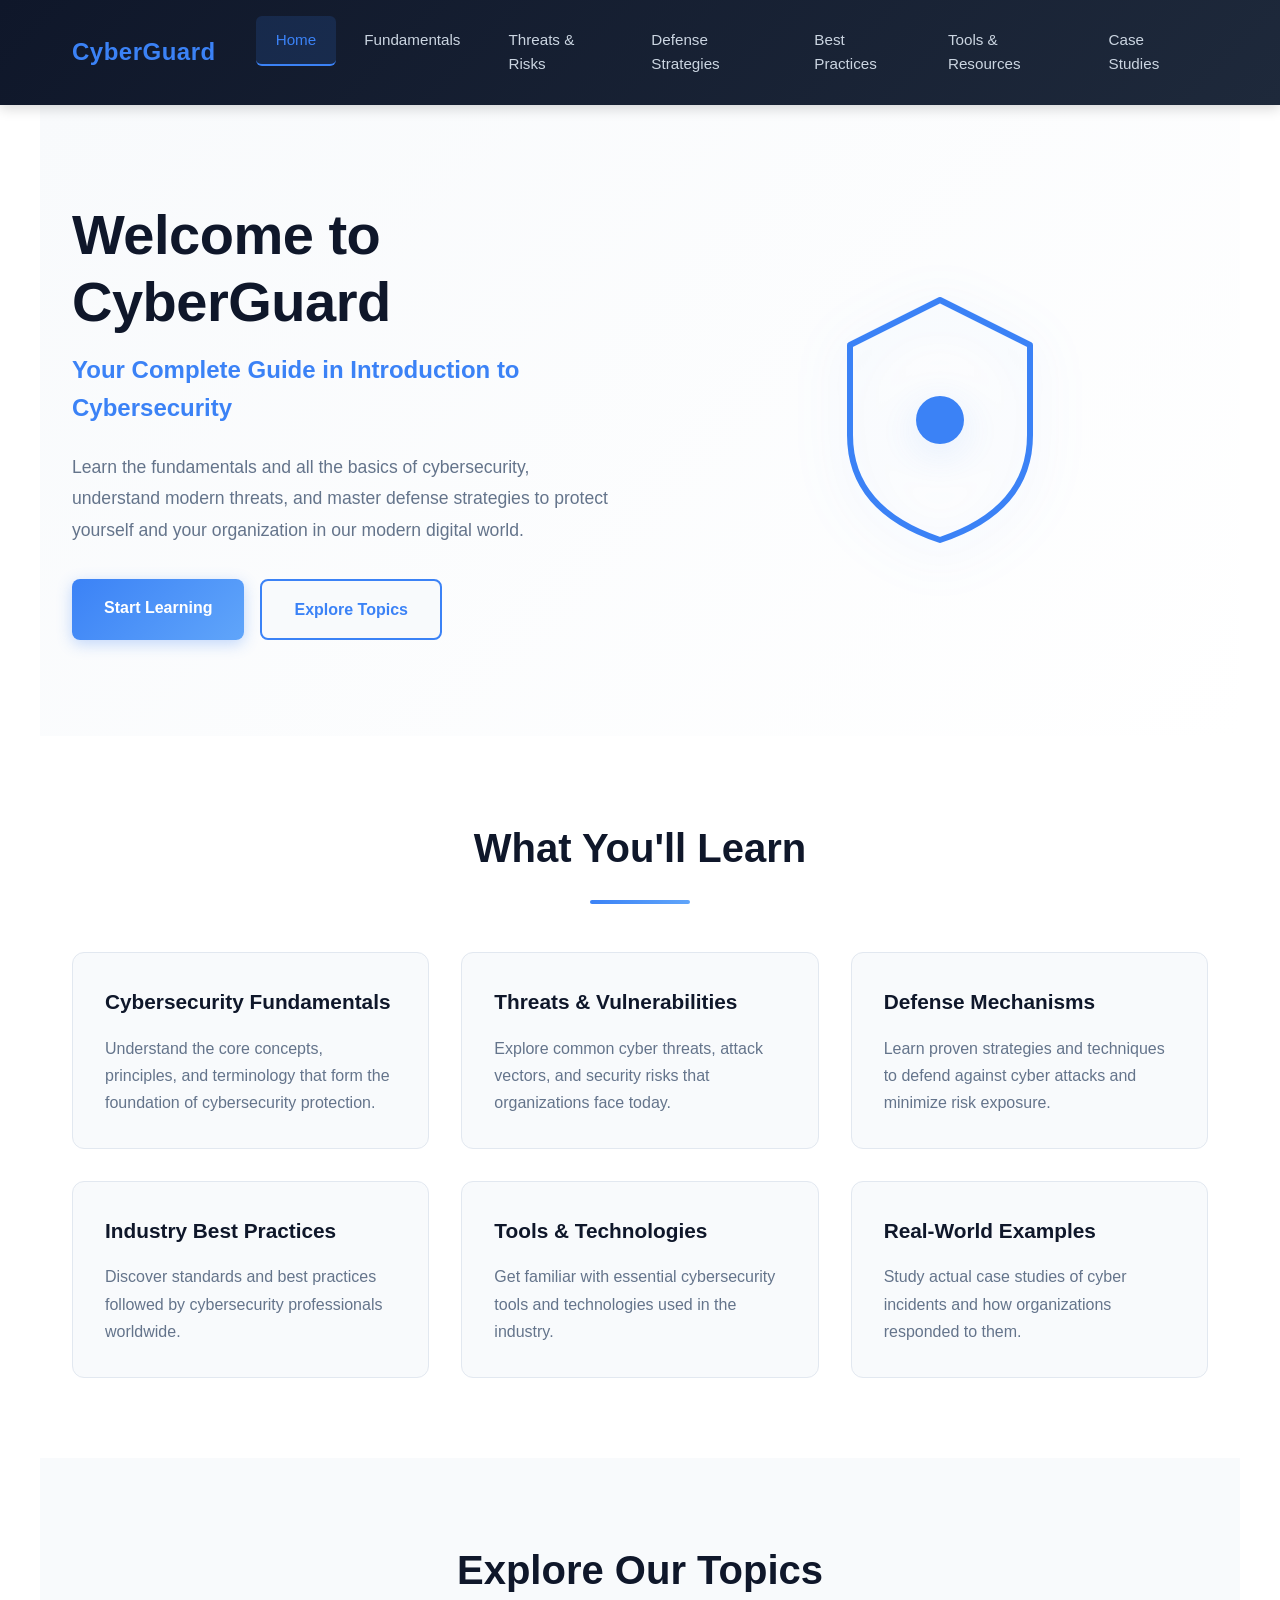
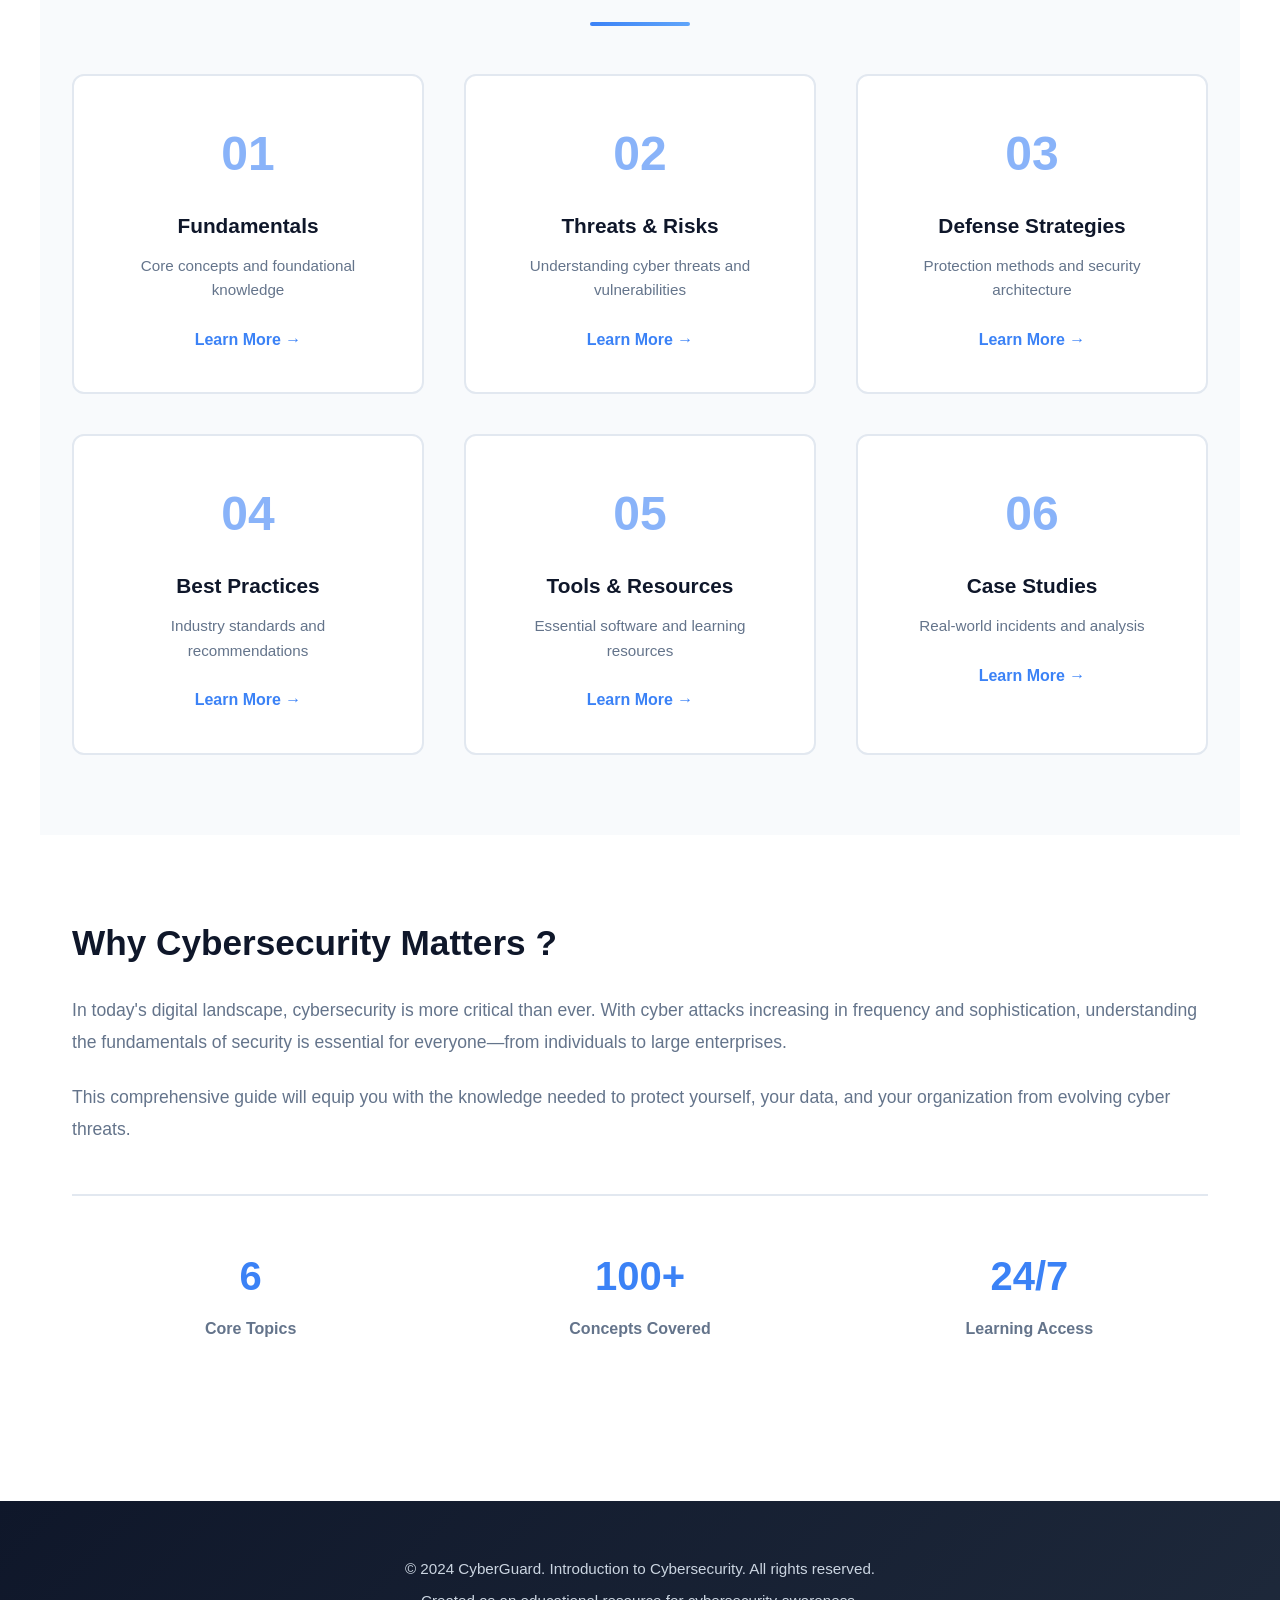
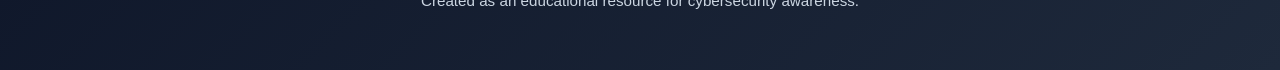
==== homepage.html @ 36dfef7e "Add files via upload" ====
<!DOCTYPE html>
<html lang="en">
<head>
    <meta charset="UTF-8">
    <meta name="viewport" content="width=device-width, initial-scale=1.0">
    <title> Cyber-Guard - Introduction to Cybersecurity</title>
    <link rel="stylesheet" href="styles.css">
</head>
<body>
    <!-- Navigation Bar -->
    <nav class="navbar">
        <div class="nav-container">
            <div class="nav-logo">
                <span class="logo-text">CyberGuard</span>
            </div>
            <ul class="nav-menu">
                <li class="nav-item">
                    <a href="homepage.html" class="nav-link active">Home</a>
                </li>
                <li class="nav-item">
                    <a href="page1.html" class="nav-link" target="_blank">Fundamentals</a>
                </li>
                <li class="nav-item">
                    <a href="page2.html" class="nav-link" target="_blank">Threats & Risks</a>
                </li>
                <li class="nav-item">
                    <a href="page3.html" class="nav-link" target="_blank">Defense Strategies</a>
                </li>
                <li class="nav-item">
                    <a href="page4.html" class="nav-link" target="_blank">Best Practices</a>
                </li>
                <li class="nav-item">
                    <a href="page5.html" class="nav-link" target="_blank">Tools & Resources</a>
                </li>
                <li class="nav-item">
                    <a href="page6.html" class="nav-link" target="_blank">Case Studies</a>
                </li>
            </ul>
            <div class="hamburger">
                <span></span>
                <span></span>
                <span></span>
            </div>
        </div>
    </nav>

    <!-- Hero Section -->
    <section class="hero">
        <div class="hero-content">
            <h1 class="hero-title">Welcome to CyberGuard</h1>
            <p class="hero-subtitle">Your Complete Guide in Introduction to Cybersecurity</p>
            <p class="hero-description">
                Learn the fundamentals and all the basics of cybersecurity, understand modern threats, and master defense strategies 
                to protect yourself and your organization in our modern digital world.
            </p>
            <div class="hero-cta">
                <a href="page1.html" target="_blank" class="cta-button primary">Start Learning</a>
                <a href="#about" class="cta-button secondary">Explore Topics</a>
            </div>
        </div>
        <div class="hero-visual">
            <div class="shield-icon">
                <svg viewBox="0 0 100 100" xmlns="http://www.w3.org/2000/svg">
                    <path d="M 50 10 L 80 25 L 80 55 Q 80 80 50 90 Q 20 80 20 55 L 20 25 Z" 
                          fill="none" stroke="currentColor" stroke-width="2" stroke-linejoin="round"/>
                    <circle cx="50" cy="50" r="8" fill="currentColor"/>
                </svg>
            </div>
        </div>
    </section>

    <!-- About Section -->
    <section id="about" class="about">
        <h2 class="section-title">What You'll Learn</h2>
        <div class="about-grid">
            <div class="about-card">
                <h3>Cybersecurity Fundamentals</h3>
                <p>Understand the core concepts, principles, and terminology that form the foundation of cybersecurity protection.</p>
            </div>
            <div class="about-card">
                <h3>Threats & Vulnerabilities</h3>
                <p>Explore common cyber threats, attack vectors, and security risks that organizations face today.</p>
            </div>
            <div class="about-card">
                <h3>Defense Mechanisms</h3>
                <p>Learn proven strategies and techniques to defend against cyber attacks and minimize risk exposure.</p>
            </div>
            <div class="about-card">
                <h3>Industry Best Practices</h3>
                <p>Discover standards and best practices followed by cybersecurity professionals worldwide.</p>
            </div>
            <div class="about-card">
                <h3>Tools & Technologies</h3>
                <p>Get familiar with essential cybersecurity tools and technologies used in the industry.</p>
            </div>
            <div class="about-card">
                <h3>Real-World Examples</h3>
                <p>Study actual case studies of cyber incidents and how organizations responded to them.</p>
            </div>
        </div>
    </section>

    <!-- Topics Overview -->
    <section class="topics">
        <h2 class="section-title">Explore Our Topics</h2>
        <div class="topics-container">
            <div class="topic-item">
                <div class="topic-number">01</div>
                <h3>Fundamentals</h3>
                <p>Core concepts and foundational knowledge</p>
                <a href="page1.html" target="_blank" class="topic-link">Learn More →</a>
            </div>
            <div class="topic-item">
                <div class="topic-number">02</div>
                <h3>Threats & Risks</h3>
                <p>Understanding cyber threats and vulnerabilities</p>
                <a href="page2.html" target="_blank" class="topic-link">Learn More →</a>
            </div>
            <div class="topic-item">
                <div class="topic-number">03</div>
                <h3>Defense Strategies</h3>
                <p>Protection methods and security architecture</p>
                <a href="page3.html" target="_blank" class="topic-link">Learn More →</a>
            </div>
            <div class="topic-item">
                <div class="topic-number">04</div>
                <h3>Best Practices</h3>
                <p>Industry standards and recommendations</p>
                <a href="page4.html" target="_blank" class="topic-link">Learn More →</a>
            </div>
            <div class="topic-item">
                <div class="topic-number">05</div>
                <h3>Tools & Resources</h3>
                <p>Essential software and learning resources</p>
                <a href="page5.html" target="_blank" class="topic-link">Learn More →</a>
            </div>
            <div class="topic-item">
                <div class="topic-number">06</div>
                <h3>Case Studies</h3>
                <p>Real-world incidents and analysis</p>
                <a href="page6.html" target="_blank" class="topic-link">Learn More →</a>
            </div>
        </div>
    </section>

    <!-- Info Section -->
    <section class="info">
        <div class="info-content">
            <h2>Why Cybersecurity Matters ? </h2>
            <p>
                In today's digital landscape, cybersecurity is more critical than ever. With cyber attacks increasing in 
                frequency and sophistication, understanding the fundamentals of security is essential for everyone—from 
                individuals to large enterprises.
            </p>
            <p>
                This comprehensive guide will equip you with the knowledge needed to protect yourself, your data, and 
                your organization from evolving cyber threats.
            </p>
            <div class="info-stats">
                <div class="stat">
                    <span class="stat-number">6</span>
                    <span class="stat-label">Core Topics</span>
                </div>
                <div class="stat">
                    <span class="stat-number">100+</span>
                    <span class="stat-label">Concepts Covered</span>
                </div>
                <div class="stat">
                    <span class="stat-number">24/7</span>
                    <span class="stat-label">Learning Access</span>
                </div>
            </div>
        </div>
    </section>

    <!-- Footer -->
    <footer class="footer">
        <div class="footer-content">
            <p>&copy; 2024 CyberGuard. Introduction to Cybersecurity. All rights reserved.</p>
            <p>Created as an educational resource for cybersecurity awareness.</p>
        </div>
    </footer>

    <script src="script.js"></script>
</body>
</html>
---- styles.css ----
/* CSS Variables - Color Palette */
:root {
    --primary-color: #0f172a;
    --secondary-color: #1e293b;
    --accent-color: #3b82f6;
    --accent-light: #60a5fa;
    --text-dark: #0f172a;
    --text-light: #64748b;
    --bg-light: #f8fafc;
    --bg-white: #ffffff;
    --border-color: #e2e8f0;
    --success-color: #10b981;
    --warning-color: #f59e0b;
}

/* Global Styles */
* {
    margin: 0;
    padding: 5;
    box-sizing: border-box;
}

html {
    scroll-behavior: smooth;
}

body {
    font-family: 'Segoe UI', Tahoma, Geneva, Verdana, sans-serif;
    line-height: 1.6;
    color: var(--text-dark);
    background-color: var(--bg-white);
    overflow-x: hidden;
}

/* Navigation Bar */
.navbar {
    background: linear-gradient(135deg, var(--primary-color) 0%, var(--secondary-color) 100%);
    padding: 1rem 0;
    position: sticky;
    top: 0;
    z-index: 1000;
    box-shadow: 0 4px 12px rgba(0, 0, 0, 0.15);
}

.nav-container {
    max-width: 1200px;
    margin: 0 auto;
    padding: 0 2rem;
    display: flex;
    justify-content: space-between;
    align-items: center;
}

.nav-logo {
    flex-shrink: 0;
}

.logo-text {
    font-size: 1.5rem;
    font-weight: 700;
    color: var(--accent-color);
    letter-spacing: 0.5px;
}

.nav-menu {
    display: flex;
    list-style: none;
    gap: 0.5rem;
    flex-grow: 1;
    justify-content: center;
}

.nav-item {
    position: relative;
}

.nav-link {
    color: #cbd5e1;
    text-decoration: none;
    padding: 0.75rem 1.25rem;
    transition: all 0.3s ease;
    font-size: 0.95rem;
    font-weight: 500;
    border-radius: 6px;
    display: block;
}

.nav-link:hover {
    background-color: rgba(59, 130, 246, 0.1);
    color: var(--accent-light);
    transform: translateY(-2px);
}

.nav-link.active {
    color: var(--accent-color);
    background-color: rgba(59, 130, 246, 0.15);
    border-bottom: 2px solid var(--accent-color);
}

.hamburger {
    display: none;
    flex-direction: column;
    cursor: pointer;
    gap: 5px;
}

.hamburger span {
    width: 25px;
    height: 3px;
    background-color: var(--accent-color);
    border-radius: 2px;
    transition: all 0.3s ease;
}

/* Hero Section */
.hero {
    max-width: 1200px;
    margin: 0 auto;
    padding: 6rem 2rem;
    display: grid;
    grid-template-columns: 1fr 1fr;
    gap: 4rem;
    align-items: center;
    background: linear-gradient(135deg, var(--bg-light) 0%, var(--bg-white) 100%);
}

.hero-content {
    animation: fadeInLeft 0.8s ease;
}

.hero-title {
    font-size: 3.5rem;
    font-weight: 800;
    color: var(--primary-color);
    margin-bottom: 1rem;
    line-height: 1.2;
    letter-spacing: -0.5px;
}

.hero-subtitle {
    font-size: 1.5rem;
    color: var(--accent-color);
    margin-bottom: 1.5rem;
    font-weight: 600;
}

.hero-description {
    font-size: 1.1rem;
    color: var(--text-light);
    margin-bottom: 2rem;
    line-height: 1.8;
}

.hero-cta {
    display: flex;
    gap: 1rem;
    flex-wrap: wrap;
}

.cta-button {
    padding: 1rem 2rem;
    border-radius: 8px;
    text-decoration: none;
    font-weight: 600;
    transition: all 0.3s ease;
    cursor: pointer;
    border: none;
    font-size: 1rem;
    display: inline-block;
}

.cta-button.primary {
    background: linear-gradient(135deg, var(--accent-color) 0%, var(--accent-light) 100%);
    color: white;
    box-shadow: 0 4px 15px rgba(59, 130, 246, 0.3);
}

.cta-button.primary:hover {
    transform: translateY(-3px);
    box-shadow: 0 8px 25px rgba(59, 130, 246, 0.4);
}

.cta-button.secondary {
    background: var(--bg-light);
    color: var(--accent-color);
    border: 2px solid var(--accent-color);
}

.cta-button.secondary:hover {
    background: var(--accent-color);
    color: white;
    transform: translateY(-3px);
}

.hero-visual {
    display: flex;
    justify-content: center;
    align-items: center;
    animation: fadeInRight 0.8s ease;
}

.shield-icon {
    width: 300px;
    height: 300px;
    display: flex;
    justify-content: center;
    align-items: center;
    color: var(--accent-color);
}

.shield-icon svg {
    width: 100%;
    height: 100%;
    filter: drop-shadow(0 10px 25px rgba(59, 130, 246, 0.2));
    animation: float 3s ease-in-out infinite;
}

/* About Section */
.about {
    max-width: 1200px;
    margin: 0 auto;
    padding: 5rem 2rem;
}

.section-title {
    font-size: 2.5rem;
    font-weight: 800;
    color: var(--primary-color);
    text-align: center;
    margin-bottom: 3rem;
    position: relative;
    padding-bottom: 1.5rem;
}

.section-title::after {
    content: '';
    position: absolute;
    bottom: 0;
    left: 50%;
    transform: translateX(-50%);
    width: 100px;
    height: 4px;
    background: linear-gradient(90deg, var(--accent-color), var(--accent-light));
    border-radius: 2px;
}

.about-grid {
    display: grid;
    grid-template-columns: repeat(auto-fit, minmax(300px, 1fr));
    gap: 2rem;
}

.about-card {
    padding: 2rem;
    background: var(--bg-light);
    border-radius: 12px;
    border: 1px solid var(--border-color);
    transition: all 0.3s ease;
    cursor: pointer;
}

.about-card:hover {
    transform: translateY(-8px);
    box-shadow: 0 12px 30px rgba(59, 130, 246, 0.15);
    border-color: var(--accent-color);
}

.about-card h3 {
    font-size: 1.3rem;
    color: var(--primary-color);
    margin-bottom: 1rem;
    font-weight: 700;
}

.about-card p {
    color: var(--text-light);
    line-height: 1.7;
}

/* Topics Section */
.topics {
    max-width: 1200px;
    margin: 0 auto;
    padding: 5rem 2rem;
    background: var(--bg-light);
}

.topics-container {
    display: grid;
    grid-template-columns: repeat(auto-fit, minmax(280px, 1fr));
    gap: 2.5rem;
}

.topic-item {
    background: var(--bg-white);
    padding: 2.5rem;
    border-radius: 12px;
    border: 2px solid var(--border-color);
    transition: all 0.3s ease;
    text-align: center;
}

.topic-item:hover {
    border-color: var(--accent-color);
    box-shadow: 0 12px 30px rgba(59, 130, 246, 0.15);
    transform: translateY(-8px);
}

.topic-number {
    font-size: 3rem;
    font-weight: 800;
    color: var(--accent-color);
    margin-bottom: 1rem;
    opacity: 0.6;
}

.topic-item h3 {
    font-size: 1.3rem;
    color: var(--primary-color);
    margin-bottom: 0.75rem;
    font-weight: 700;
}

.topic-item p {
    color: var(--text-light);
    margin-bottom: 1.5rem;
    font-size: 0.95rem;
}

.topic-link {
    color: var(--accent-color);
    text-decoration: none;
    font-weight: 600;
    transition: all 0.3s ease;
    display: inline-block;
}

.topic-link:hover {
    color: var(--accent-light);
    transform: translateX(5px);
}

/* Info Section */
.info {
    max-width: 1200px;
    margin: 0 auto;
    padding: 5rem 2rem;
}

.info-content h2 {
    font-size: 2.2rem;
    color: var(--primary-color);
    margin-bottom: 1.5rem;
    font-weight: 800;
}

.info-content p {
    font-size: 1.1rem;
    color: var(--text-light);
    margin-bottom: 1.5rem;
    line-height: 1.8;
}

.info-stats {
    display: grid;
    grid-template-columns: repeat(auto-fit, minmax(150px, 1fr));
    gap: 2rem;
    margin-top: 3rem;
    padding-top: 3rem;
    border-top: 2px solid var(--border-color);
}

.stat {
    text-align: center;
}

.stat-number {
    display: block;
    font-size: 2.5rem;
    font-weight: 800;
    color: var(--accent-color);
    margin-bottom: 0.5rem;
}

.stat-label {
    display: block;
    color: var(--text-light);
    font-weight: 600;
}

/* Page Header */
.page-header {
    background: linear-gradient(135deg, var(--primary-color) 0%, var(--secondary-color) 100%);
    color: white;
    padding: 4rem 2rem;
    text-align: center;
    margin-bottom: 3rem;
}

.page-header h1 {
    font-size: 2.8rem;
    margin-bottom: 0.5rem;
    font-weight: 800;
}

.page-header p {
    font-size: 1.2rem;
    color: var(--accent-light);
    font-weight: 500;
}

/* Content Sections */
.content {
    max-width: 900px;
    margin: 0 auto;
    padding: 0 2rem 4rem;
}

.article-section {
    margin-bottom: 3.5rem;
    animation: fadeIn 0.8s ease;
}

.article-section h2 {
    font-size: 2rem;
    color: var(--primary-color);
    margin-bottom: 1.5rem;
    font-weight: 700;
    border-bottom: 3px solid var(--accent-color);
    padding-bottom: 0.75rem;
}

.article-section h3 {
    font-size: 1.4rem;
    color: var(--text-dark);
    margin: 1.5rem 0 1rem;
    font-weight: 700;
}

.article-section p {
    color: var(--text-light);
    margin-bottom: 1rem;
    line-height: 1.8;
    font-size: 1rem;
}

/* Concept Grid */
.concept-grid {
    display: grid;
    grid-template-columns: repeat(auto-fit, minmax(250px, 1fr));
    gap: 1.5rem;
    margin: 2rem 0;
}

.concept-box {
    background: linear-gradient(135deg, var(--bg-light) 0%, var(--bg-white) 100%);
    padding: 1.5rem;
    border-radius: 10px;
    border-left: 4px solid var(--accent-color);
    transition: all 0.3s ease;
}

.concept-box:hover {
    transform: translateY(-5px);
    box-shadow: 0 8px 20px rgba(59, 130, 246, 0.1);
}

.concept-box h3 {
    color: var(--primary-color);
    font-size: 1.1rem;
    margin-bottom: 0.75rem;
    font-weight: 700;
}

.concept-box p {
    color: var(--text-light);
    font-size: 0.95rem;
    line-height: 1.6;
}

/* Terms List */
.terms-list {
    margin: 2rem 0;
}

.term-item {
    background: var(--bg-light);
    padding: 1.5rem;
    margin-bottom: 1.5rem;
    border-radius: 10px;
    border-left: 4px solid var(--accent-color);
    transition: all 0.3s ease;
}

.term-item:hover {
    background: var(--bg-white);
    box-shadow: 0 4px 12px rgba(0, 0, 0, 0.1);
}

.term-item h4 {
    color: var(--primary-color);
    font-size: 1.1rem;
    margin-bottom: 0.5rem;
    font-weight: 700;
}

.term-item p {
    color: var(--text-light);
    font-size: 0.95rem;
    margin: 0;
}

/* Threat Cards */
.threat-cards {
    display: grid;
    grid-template-columns: repeat(auto-fit, minmax(250px, 1fr));
    gap: 1.5rem;
    margin: 2rem 0;
}

.threat-card {
    background: linear-gradient(135deg, #fee2e2 0%, #fff1f2 100%);
    padding: 1.5rem;
    border-radius: 10px;
    border: 1px solid #fecaca;
    transition: all 0.3s ease;
}

.threat-card:hover {
    transform: translateY(-5px);
    box-shadow: 0 8px 20px rgba(244, 63, 94, 0.15);
}

.threat-card h4 {
    color: var(--primary-color);
    font-size: 1.1rem;
    margin-bottom: 0.75rem;
    font-weight: 700;
}

.threat-card p {
    color: var(--text-light);
    font-size: 0.95rem;
}

/* Types Container */
.types-container {
    display: grid;
    grid-template-columns: repeat(auto-fit, minmax(240px, 1fr));
    gap: 1.5rem;
    margin: 2rem 0;
}

.type-card {
    background: var(--bg-light);
    padding: 1.5rem;
    border-radius: 10px;
    border: 2px solid var(--border-color);
    transition: all 0.3s ease;
}

.type-card:hover {
    border-color: var(--accent-color);
    box-shadow: 0 8px 20px rgba(59, 130, 246, 0.1);
}

.type-card h3 {
    color: var(--primary-color);
    font-size: 1.1rem;
    margin-bottom: 0.75rem;
    font-weight: 700;
}

.type-card p {
    color: var(--text-light);
    font-size: 0.95rem;
}

/* List Styled */
.list-styled {
    list-style: none;
    margin: 1.5rem 0;
}

.list-styled li {
    color: var(--text-light);
    padding: 0.75rem 0;
    padding-left: 2rem;
    position: relative;
    line-height: 1.7;
}

.list-styled li::before {
    content: '▸';
    position: absolute;
    left: 0;
    color: var(--accent-color);
    font-weight: bold;
    font-size: 1.2rem;
}

/* Case Study */
.case-study {
    background: var(--bg-light);
    padding: 2rem;
    border-radius: 10px;
    border-left: 5px solid var(--accent-color);
    margin: 2rem 0;
}

.case-study h3 {
    color: var(--primary-color);
    font-size: 1.2rem;
    margin: 1.5rem 0 1rem;
    font-weight: 700;
}

.case-study h3:first-child {
    margin-top: 0;
}

.case-study p {
    color: var(--text-light);
    margin-bottom: 1rem;
}

/* Navigation Links */
.navigation-links {
    display: flex;
    justify-content: space-between;
    gap: 1rem;
    margin-top: 4rem;
    padding-top: 2rem;
    border-top: 2px solid var(--border-color);
    flex-wrap: wrap;
}

.nav-btn {
    flex: 1;
    min-width: 200px;
    padding: 1rem 2rem;
    background: linear-gradient(135deg, var(--accent-color) 0%, var(--accent-light) 100%);
    color: white;
    text-decoration: none;
    border-radius: 8px;
    font-weight: 600;
    transition: all 0.3s ease;
    text-align: center;
}

.nav-btn:hover {
    transform: translateY(-3px);
    box-shadow: 0 8px 20px rgba(59, 130, 246, 0.3);
}

/* Footer */
.footer {
    background: linear-gradient(135deg, var(--primary-color) 0%, var(--secondary-color) 100%);
    color: #cbd5e1;
    padding: 3rem 2rem;
    text-align: center;
    margin-top: 5rem;
}

.footer-content p {
    margin: 0.5rem 0;
    font-size: 0.95rem;
}

/* Animations */
@keyframes fadeInLeft {
    from {
        opacity: 0;
        transform: translateX(-30px);
    }
    to {
        opacity: 1;
        transform: translateX(0);
    }
}

@keyframes fadeInRight {
    from {
        opacity: 0;
        transform: translateX(30px);
    }
    to {
        opacity: 1;
        transform: translateX(0);
    }
}

@keyframes fadeIn {
    from {
        opacity: 0;
    }
    to {
        opacity: 1;
    }
}

@keyframes float {
    0%, 100% {
        transform: translateY(0px);
    }
    50% {
        transform: translateY(-20px);
    }
}

/* Responsive Design */
@media (max-width: 768px) {
    .hero {
        grid-template-columns: 1fr;
        padding: 3rem 1.5rem;
        gap: 2rem;
    }

    .hero-title {
        font-size: 2.2rem;
    }

    .hero-subtitle {
        font-size: 1.2rem;
    }

    .hero-visual {
        order: -1;
    }

    .shield-icon {
        width: 200px;
        height: 200px;
    }

    .nav-menu {
        display: none;
        position: absolute;
        top: 70px;
        left: 0;
        width: 100%;
        flex-direction: column;
        background: var(--secondary-color);
        gap: 0;
    }

    .nav-menu.active {
        display: flex;
    }

    .nav-item {
        width: 100%;
    }

    .nav-link {
        padding: 1rem;
        border-radius: 0;
    }

    .hamburger {
        display: flex;
    }

    .section-title {
        font-size: 2rem;
    }

    .page-header h1 {
        font-size: 2rem;
    }

    .about-grid,
    .topics-container,
    .concept-grid,
    .threat-cards,
    .types-container {
        grid-template-columns: 1fr;
    }

    .article-section h2 {
        font-size: 1.6rem;
    }

    .navigation-links {
        flex-direction: column;
    }

    .nav-btn {
        min-width: 100%;
    }

    .cta-button {
        width: 100%;
        text-align: center;
    }

    .hero-cta {
        flex-direction: column;
    }

    .info-stats {
        grid-template-columns: 1fr;
    }
}

@media (max-width: 480px) {
    .hero-title {
        font-size: 1.8rem;
    }

    .hero-subtitle {
        font-size: 1rem;
    }

    .section-title {
        font-size: 1.5rem;
    }

    .article-section h2 {
        font-size: 1.4rem;
    }

    .page-header h1 {
        font-size: 1.5rem;
    }

    .concept-box,
    .term-item,
    .threat-card,
    .type-card,
    .about-card {
        padding: 1rem;
    }

    .nav-logo {
        font-size: 1.2rem;
    }
}
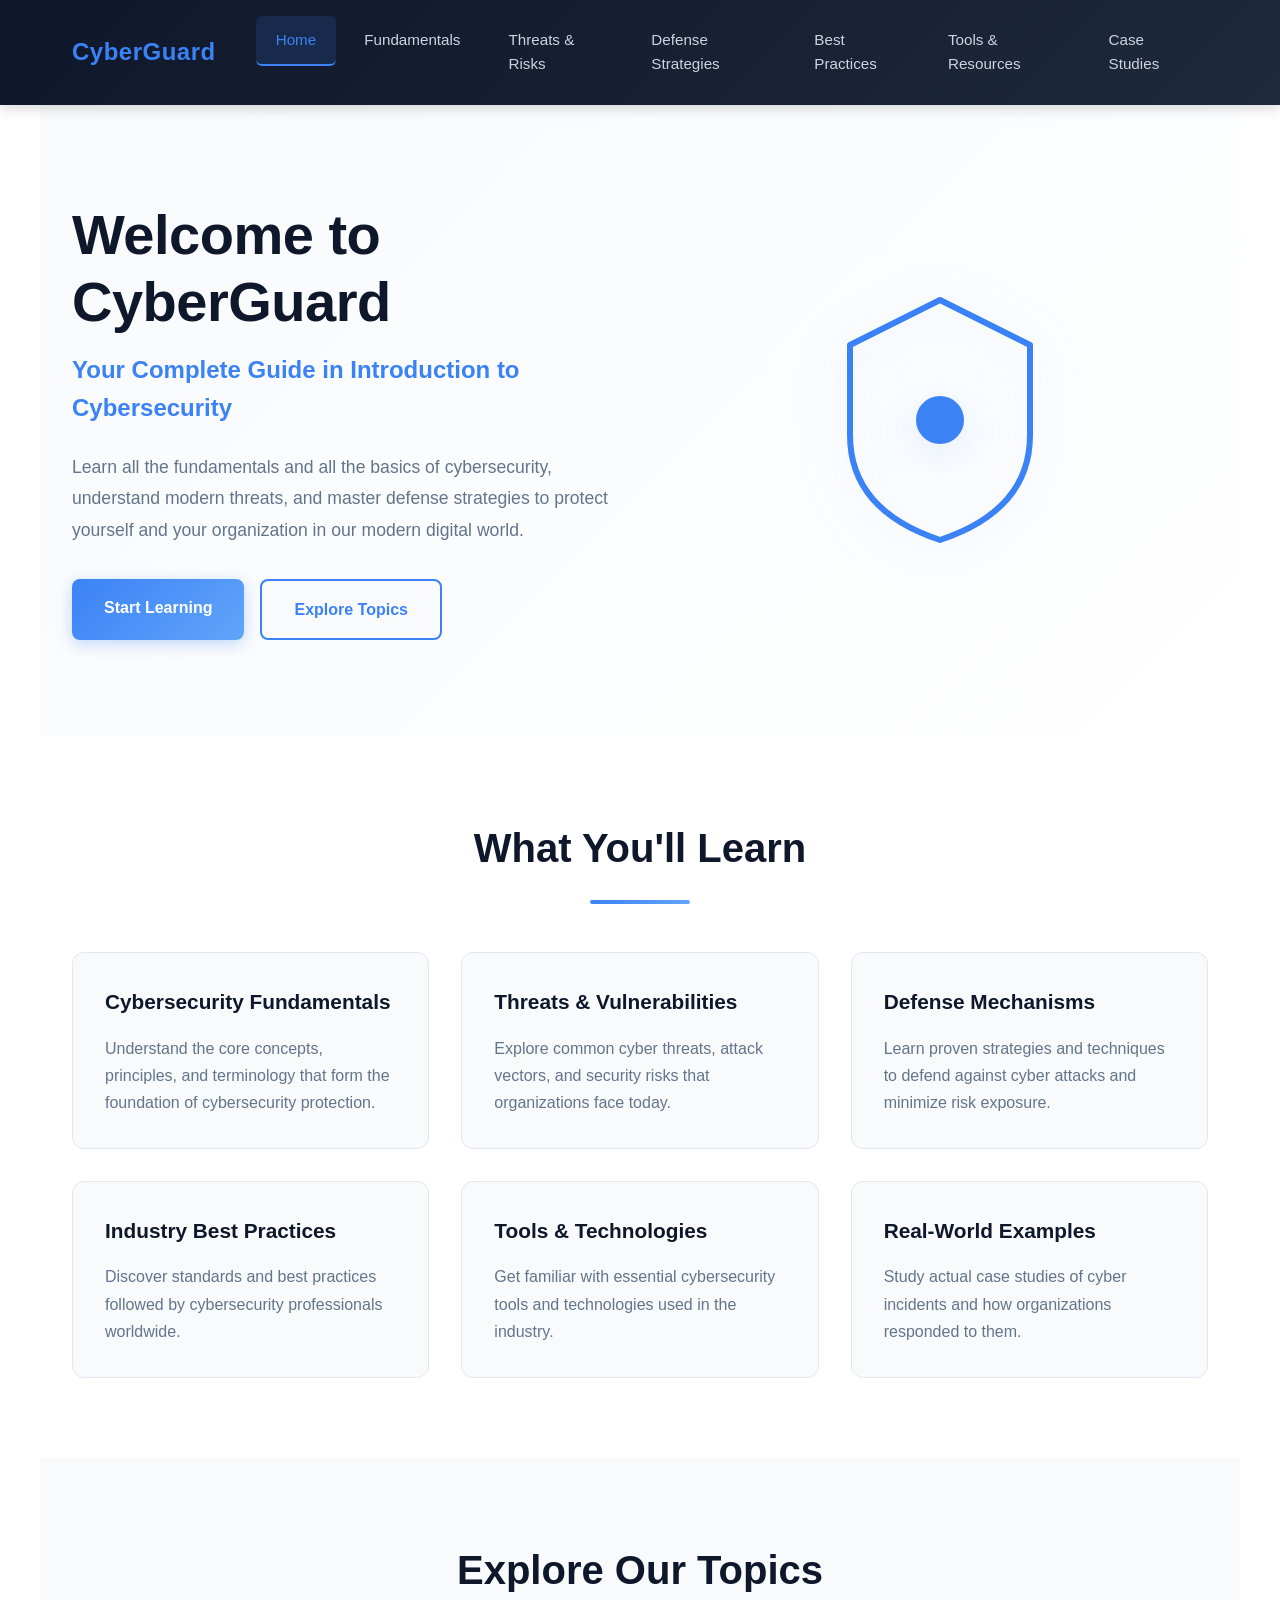
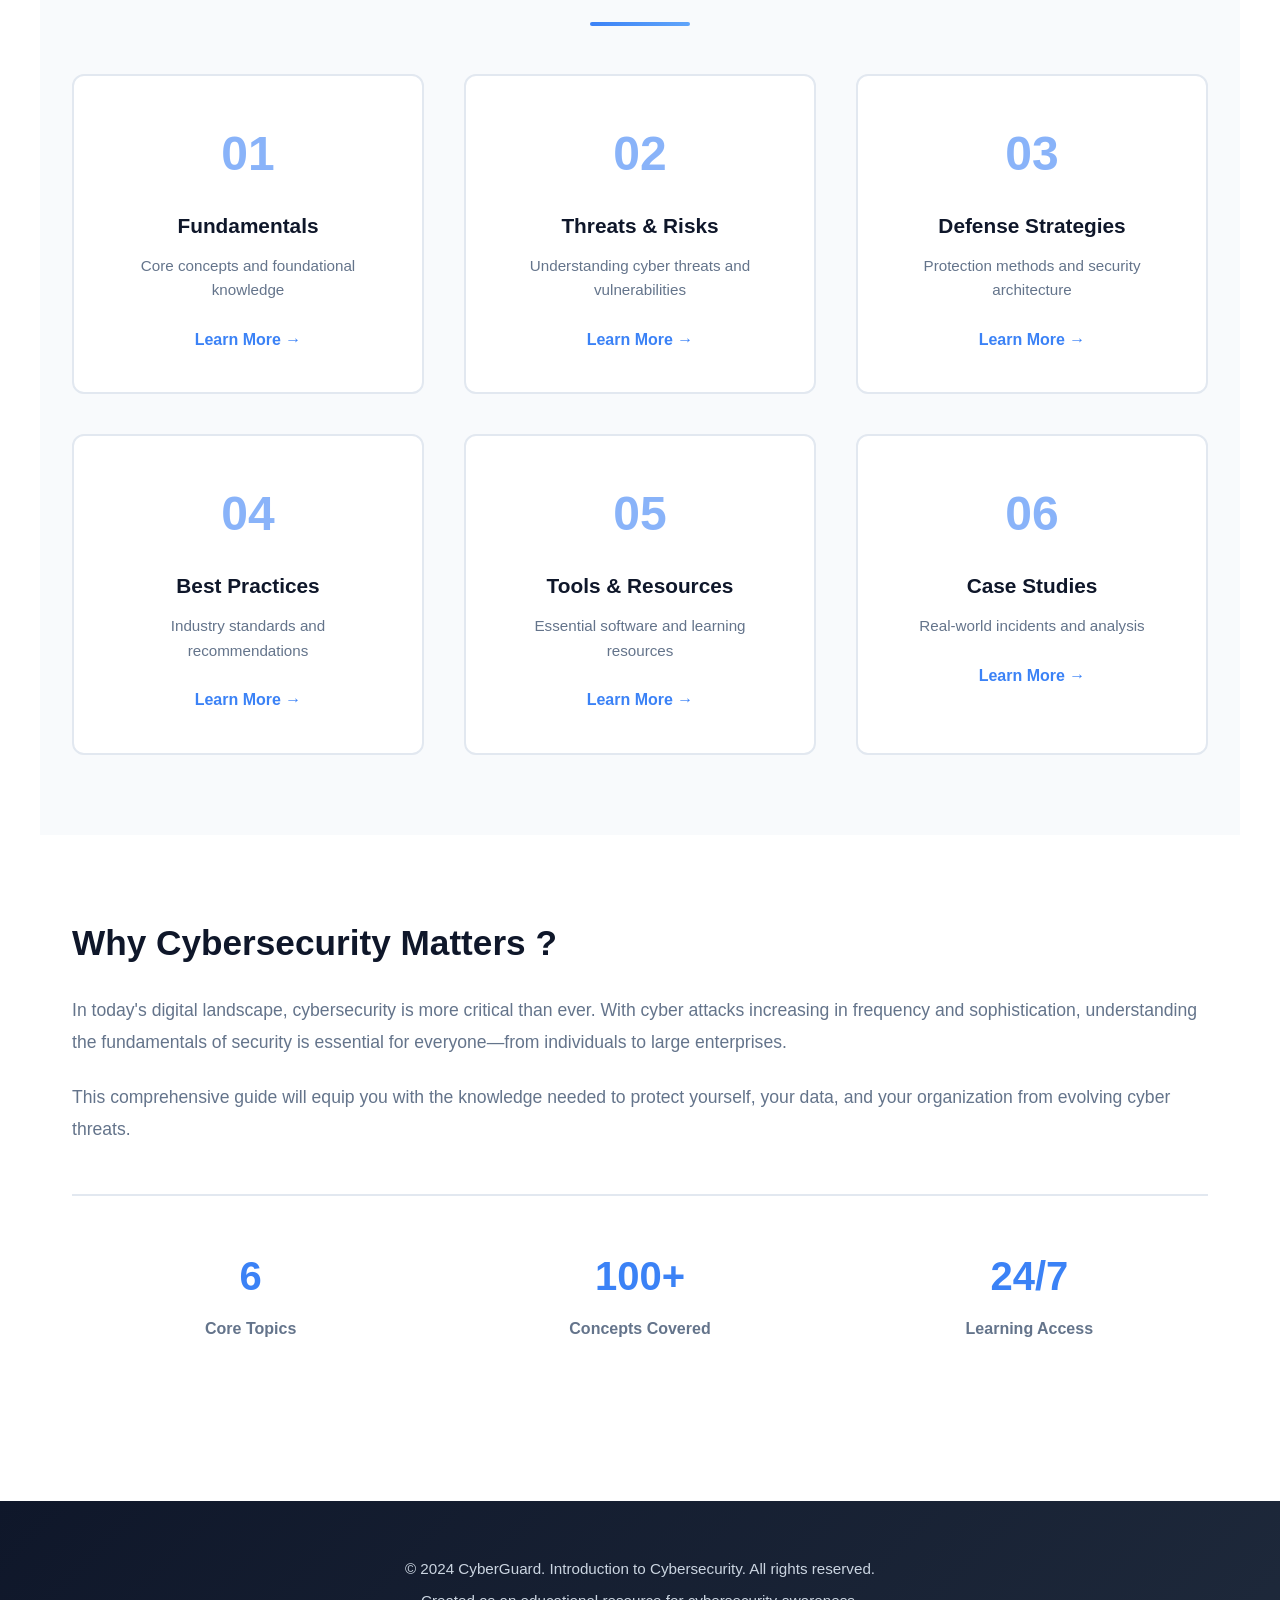
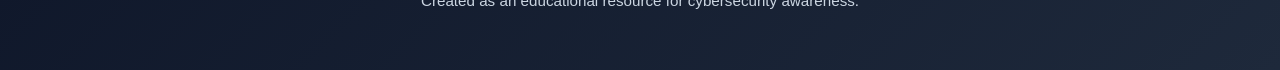
==== commit d32c8232: "Fix HTML formatting and structure in homepage.html" ====
--- a/homepage.html
+++ b/homepage.html
@@ -50,7 +50,7 @@
             <h1 class="hero-title">Welcome to CyberGuard</h1>
             <p class="hero-subtitle">Your Complete Guide in Introduction to Cybersecurity</p>
             <p class="hero-description">
-                Learn the fundamentals and all the basics of cybersecurity, understand modern threats, and master defense strategies 
+                Learn all the fundamentals and all the basics of cybersecurity, understand modern threats, and master defense strategies 
                 to protect yourself and your organization in our modern digital world.
             </p>
             <div class="hero-cta">
@@ -183,4 +183,4 @@
 
     <script src="script.js"></script>
 </body>
-</html>+</html>
